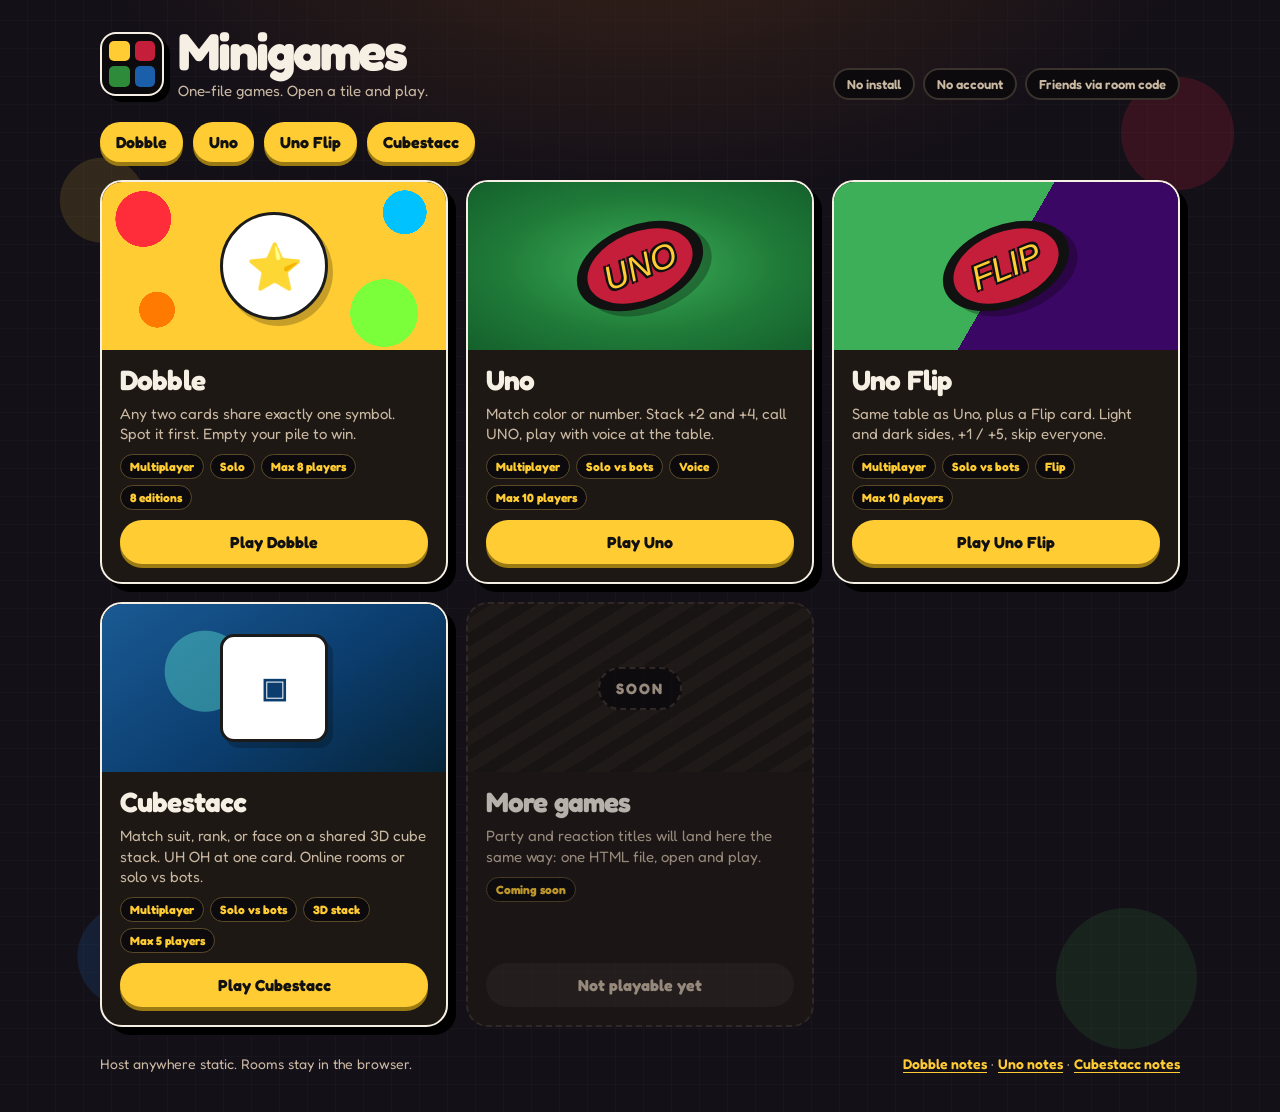
==== index.html @ 2e980b0d "fixed online" ====
<!DOCTYPE html>
<html lang="en" class="booting" style="--boot-bg:#141018;--boot-accent:#ffcc33;--boot-ink:#c9b8a2;--boot-title:'Waking up…'">
<head>
  <meta charset="UTF-8" />
  <meta name="viewport" content="width=device-width, initial-scale=1, viewport-fit=cover" />
  <meta name="theme-color" content="#141018" />
  <meta name="description" content="Minigames — one-file browser games. Open and play. No install, no account." />
  <title>Minigames</title>
  <link rel="stylesheet" href="shared/boot.css" />
  <link rel="icon" href="data:image/svg+xml,<svg xmlns='http://www.w3.org/2000/svg' viewBox='0 0 100 100'><rect width='100' height='100' rx='22' fill='%23141018'/><rect x='12' y='12' width='34' height='34' rx='8' fill='%23ffcc33'/><rect x='54' y='12' width='34' height='34' rx='8' fill='%23c41e3a'/><rect x='12' y='54' width='34' height='34' rx='8' fill='%232e8b3a'/><rect x='54' y='54' width='34' height='34' rx='8' fill='%231b5eaa'/></svg>" />
  <link rel="preconnect" href="https://fonts.googleapis.com" />
  <link rel="preconnect" href="https://fonts.gstatic.com" crossorigin />
  <link href="https://fonts.googleapis.com/css2?family=Fredoka:wght@400;600;700&display=swap" rel="stylesheet" />
  <style>
    :root {
      --ink: #f6efe4;
      --muted: #c9b8a2;
      --felt: #141018;
      --tile: #1e1814;
      --line: #3a322c;
      --gold: #ffcc33;
      --red: #c41e3a;
      --green: #2e8b3a;
      --blue: #1b5eaa;
      --safe: env(safe-area-inset-top, 0px);
      --safe-b: env(safe-area-inset-bottom, 0px);
    }

    * { box-sizing: border-box; margin: 0; padding: 0; }

    html, body { min-height: 100%; }

    body {
      font-family: Fredoka, "Trebuchet MS", "Segoe UI", sans-serif;
      color: var(--ink);
      min-height: 100dvh;
      background:
        radial-gradient(ellipse 80% 50% at 50% -10%, #3a2418 0%, transparent 55%),
        radial-gradient(circle at 8% 18%, #ffcc3322 0 42px, transparent 43px),
        radial-gradient(circle at 92% 12%, #c41e3a33 0 56px, transparent 57px),
        radial-gradient(circle at 88% 88%, #2e8b3a28 0 70px, transparent 71px),
        radial-gradient(circle at 10% 86%, #1b5eaa33 0 50px, transparent 51px),
        repeating-linear-gradient(0deg, transparent 0 27px, #ffffff05 27px 28px),
        repeating-linear-gradient(90deg, transparent 0 27px, #ffffff05 27px 28px),
        var(--felt);
    }

    .wrap {
      width: min(1080px, calc(100% - 32px));
      margin: 0 auto;
      padding: calc(28px + var(--safe)) 0 calc(40px + var(--safe-b));
    }

    .preview-warn {
      background: #ffcc33;
      color: #111;
      font-weight: 700;
      padding: 12px 16px;
      border-radius: 12px;
      margin-bottom: 18px;
    }

    header {
      display: flex;
      flex-wrap: wrap;
      align-items: flex-end;
      justify-content: space-between;
      gap: 16px 24px;
      margin-bottom: 22px;
    }

    .brand {
      display: flex;
      align-items: center;
      gap: 14px;
    }

    .logo {
      width: 64px;
      height: 64px;
      display: grid;
      grid-template-columns: 1fr 1fr;
      gap: 5px;
      padding: 7px;
      border-radius: 16px;
      background: #0c0a0c;
      border: 2px solid #f6efe4;
      box-shadow: 6px 6px 0 #000;
      flex-shrink: 0;
    }
    .logo i { display: block; border-radius: 5px; }
    .logo i:nth-child(1) { background: var(--gold); }
    .logo i:nth-child(2) { background: var(--red); }
    .logo i:nth-child(3) { background: var(--green); }
    .logo i:nth-child(4) { background: var(--blue); }

    .brand h1 {
      font-size: clamp(32px, 7vw, 52px);
      letter-spacing: -0.04em;
      line-height: 0.9;
    }
    .brand p {
      margin-top: 6px;
      color: var(--muted);
      font-size: 15px;
    }

    .jump {
      display: flex;
      flex-wrap: wrap;
      gap: 10px;
      margin-bottom: 18px;
    }
    .jump a {
      color: #111;
      background: var(--gold);
      font-weight: 700;
      text-decoration: none;
      padding: 10px 16px;
      border-radius: 999px;
      box-shadow: 0 4px 0 #9a7a12;
    }
    .jump a:active { transform: translateY(2px); box-shadow: 0 2px 0 #9a7a12; }

    .meta { display: flex; flex-wrap: wrap; gap: 8px; }
    .chip {
      border: 2px solid var(--line);
      background: #0c0a0c;
      color: var(--muted);
      border-radius: 999px;
      padding: 6px 12px;
      font-size: 13px;
      font-weight: 600;
    }

    .grid {
      display: grid;
      grid-template-columns: repeat(auto-fill, minmax(280px, 1fr));
      gap: 18px;
    }

    a.tile,
    .tile {
      display: flex;
      flex-direction: column;
      color: inherit;
      text-decoration: none;
      background: var(--tile);
      border: 2px solid #f6efe4;
      border-radius: 22px;
      overflow: hidden;
      box-shadow: 8px 8px 0 #000;
    }
    a.tile { cursor: pointer; }
    a.tile:hover,
    a.tile:focus-visible {
      transform: translateY(-4px);
      box-shadow: 12px 12px 0 #000;
      outline: 3px solid var(--gold);
      outline-offset: 3px;
    }
    a.tile:active {
      transform: translateY(2px);
      box-shadow: 4px 4px 0 #000;
    }
    .tile.soon {
      border-style: dashed;
      border-color: var(--line);
      box-shadow: none;
      opacity: 0.72;
    }

    .art {
      height: 168px;
      display: grid;
      place-items: center;
      pointer-events: none;
    }
    .art.dobble {
      background:
        radial-gradient(circle 28px at 12% 22%, #ff2d3a 99%, transparent 100%),
        radial-gradient(circle 22px at 88% 18%, #00c2ff 99%, transparent 100%),
        radial-gradient(circle 34px at 82% 78%, #7bff3a 99%, transparent 100%),
        radial-gradient(circle 18px at 16% 76%, #ff7a00 99%, transparent 100%),
        #ffcc33;
    }
    .art.uno {
      background: radial-gradient(ellipse at center, #3caf58 0%, #1f7a38 58%, #14602c 100%);
    }
    .art.unoflip {
      background: linear-gradient(120deg, #3caf58 0 50%, #3b0764 50%);
    }
    .art.cubestacc {
      background:
        radial-gradient(circle at 30% 40%, #5eead466 0 40px, transparent 41px),
        linear-gradient(145deg, #1a5a94 0%, #0b3d6e 55%, #062438 100%);
    }
    .art.soon {
      background: repeating-linear-gradient(-32deg, #1a1612 0 12px, #241e18 12px 24px);
    }

    .disc {
      width: 108px;
      height: 108px;
      border-radius: 50%;
      background: #fff;
      border: 3px solid #1b1b1b;
      display: grid;
      place-items: center;
      font-size: 46px;
      box-shadow: 5px 6px 0 rgba(0, 0, 0, .22);
    }

    .uno-oval {
      width: 132px;
      height: 82px;
      border-radius: 50%;
      background: #111;
      transform: rotate(-22deg);
      display: grid;
      place-items: center;
      box-shadow: 6px 8px 0 rgba(0, 0, 0, .28);
      position: relative;
    }
    .uno-oval::after {
      content: "";
      position: absolute;
      inset: 8%;
      background: var(--red);
      border-radius: 50%;
    }
    .uno-oval span {
      position: relative;
      z-index: 1;
      font-family: Impact, "Arial Black", sans-serif;
      font-style: italic;
      font-size: 34px;
      color: var(--gold);
      text-shadow: -2px -2px 0 #111, 2px -2px 0 #111, -2px 2px 0 #111, 2px 2px 0 #111;
    }

    .soon-mark {
      font-size: 15px;
      font-weight: 700;
      letter-spacing: 0.12em;
      text-transform: uppercase;
      color: var(--muted);
      border: 2px dashed var(--line);
      border-radius: 999px;
      padding: 10px 16px;
      background: #0c0a0c;
    }

    .body {
      padding: 16px 18px 18px;
      display: flex;
      flex-direction: column;
      gap: 10px;
      flex: 1;
    }
    .body h2 {
      font-size: 28px;
      letter-spacing: -0.03em;
      line-height: 1;
    }
    .body p {
      color: var(--muted);
      font-size: 15px;
      line-height: 1.35;
    }

    .tags { display: flex; flex-wrap: wrap; gap: 6px; }
    .tag {
      font-size: 12px;
      font-weight: 700;
      padding: 4px 9px;
      border-radius: 999px;
      background: #0c0a0c;
      color: var(--gold);
      border: 1px solid #5a4a28;
    }

    .play {
      margin-top: auto;
      display: inline-flex;
      align-items: center;
      justify-content: center;
      width: 100%;
      border-radius: 999px;
      padding: 12px 16px;
      font-size: 16px;
      font-weight: 700;
      color: #111;
      background: var(--gold);
      box-shadow: 0 4px 0 #9a7a12;
    }
    .tile.soon .play {
      background: #2a2420;
      color: var(--muted);
      box-shadow: none;
    }

    footer {
      margin-top: 28px;
      color: var(--muted);
      font-size: 14px;
      display: flex;
      flex-wrap: wrap;
      gap: 8px 18px;
      justify-content: space-between;
    }
    footer a {
      color: var(--gold);
      font-weight: 600;
      text-underline-offset: 3px;
    }

    .warmup {
      display: none;
      position: fixed;
      inset: 0;
      z-index: 5000;
      align-items: center;
      justify-content: center;
      padding: 24px;
      background: rgba(10, 8, 8, .78);
    }
    .warmup.show { display: flex; }
    .warmup-card {
      width: min(360px, 100%);
      background: #1e1814;
      color: var(--ink);
      border: 2px solid #f6efe4;
      border-radius: 20px;
      padding: 26px 22px;
      text-align: center;
      box-shadow: 8px 8px 0 #000;
    }
    .warmup-spin {
      width: 42px;
      height: 42px;
      margin: 0 auto 14px;
      border: 4px solid #3a322c;
      border-top-color: var(--gold);
      border-radius: 50%;
      animation: warmup-spin .8s linear infinite;
    }
    @keyframes warmup-spin { to { transform: rotate(360deg); } }
    .warmup-card b { display: block; font-size: 18px; margin-bottom: 8px; }
    .warmup-card p { color: var(--muted); font-size: 14px; line-height: 1.4; }

    @media (max-width: 560px) {
      .wrap { width: min(100% - 24px, 1080px); }
      .art { height: 148px; }
      .logo { width: 56px; height: 56px; }
    }
  </style>
</head>
<body>
  <div id="warmup" class="warmup" aria-live="polite">
    <div class="warmup-card">
      <div class="warmup-spin" aria-hidden="true"></div>
      <b id="warmup-title">Opening the game…</b>
      <p id="warmup-text">The site may be asleep. Wait here — don’t tap again.</p>
    </div>
  </div>
  <div class="wrap">
    <header>
      <div class="brand">
        <div class="logo" aria-hidden="true"><i></i><i></i><i></i><i></i></div>
        <div>
          <h1>Minigames</h1>
          <p>One-file games. Open a tile and play.</p>
        </div>
      </div>
      <div class="meta">
        <span class="chip">No install</span>
        <span class="chip">No account</span>
        <span class="chip">Friends via room code</span>
      </div>
    </header>

    <nav class="jump">
      <a href="Dobble.html">Dobble</a>
      <a href="Uno.html">Uno</a>
      <a href="unoflip.html">Uno Flip</a>
      <a href="Cubestacc.html">Cubestacc</a>
    </nav>

    <main class="grid">
      <a class="tile" href="Dobble.html">
        <div class="art dobble" aria-hidden="true">
          <div class="disc">⭐</div>
        </div>
        <div class="body">
          <h2>Dobble</h2>
          <p>Any two cards share exactly one symbol. Spot it first. Empty your pile to win.</p>
          <div class="tags">
            <span class="tag">Multiplayer</span>
            <span class="tag">Solo</span>
            <span class="tag">Max 8 players</span>
            <span class="tag">8 editions</span>
          </div>
          <span class="play">Play Dobble</span>
        </div>
      </a>

      <a class="tile" href="Uno.html">
        <div class="art uno" aria-hidden="true">
          <div class="uno-oval"><span>UNO</span></div>
        </div>
        <div class="body">
          <h2>Uno</h2>
          <p>Match color or number. Stack +2 and +4, call UNO, play with voice at the table.</p>
          <div class="tags">
            <span class="tag">Multiplayer</span>
            <span class="tag">Solo vs bots</span>
            <span class="tag">Voice</span>
            <span class="tag">Max 10 players</span>
          </div>
          <span class="play">Play Uno</span>
        </div>
      </a>

      <a class="tile" href="unoflip.html">
        <div class="art unoflip" aria-hidden="true">
          <div class="uno-oval"><span>FLIP</span></div>
        </div>
        <div class="body">
          <h2>Uno Flip</h2>
          <p>Same table as Uno, plus a Flip card. Light and dark sides, +1 / +5, skip everyone.</p>
          <div class="tags">
            <span class="tag">Multiplayer</span>
            <span class="tag">Solo vs bots</span>
            <span class="tag">Flip</span>
            <span class="tag">Max 10 players</span>
          </div>
          <span class="play">Play Uno Flip</span>
        </div>
      </a>

      <a class="tile" href="Cubestacc.html">
        <div class="art cubestacc" aria-hidden="true">
          <div class="disc" style="border-radius:14px;font-size:28px;font-weight:800;color:#0b3d6e">▣</div>
        </div>
        <div class="body">
          <h2>Cubestacc</h2>
          <p>Match suit, rank, or face on a shared 3D cube stack. UH OH at one card. Online rooms or solo vs bots.</p>
          <div class="tags">
            <span class="tag">Multiplayer</span>
            <span class="tag">Solo vs bots</span>
            <span class="tag">3D stack</span>
            <span class="tag">Max 5 players</span>
          </div>
          <span class="play">Play Cubestacc</span>
        </div>
      </a>

      <div class="tile soon">
        <div class="art soon" aria-hidden="true">
          <span class="soon-mark">Soon</span>
        </div>
        <div class="body">
          <h2>More games</h2>
          <p>Party and reaction titles will land here the same way: one HTML file, open and play.</p>
          <div class="tags">
            <span class="tag">Coming soon</span>
          </div>
          <span class="play">Not playable yet</span>
        </div>
      </div>
    </main>

    <footer>
      <span>Host anywhere static. Rooms stay in the browser.</span>
      <span>
        <a href="Dobble.md">Dobble notes</a>
        ·
        <a href="Uno.md">Uno notes</a>
        ·
        <a href="Cubestacc.md">Cubestacc notes</a>
      </span>
    </footer>
  </div>
  <script>
    (function () {
      document.documentElement.classList.remove("booting");
      var proto = location.protocol;
      if (proto === "blob:" || proto.indexOf("vscode") === 0) {
        var bar = document.createElement("div");
        bar.className = "preview-warn";
        bar.textContent = "This editor preview cannot open the other game files. Open index.html in Safari or Chrome instead.";
        var wrap = document.querySelector(".wrap");
        wrap.insertBefore(bar, wrap.firstChild);
      }

      var opening = false;
      var warmup = document.getElementById("warmup");
      var title = document.getElementById("warmup-title");
      function openGame(href, name) {
        if (opening) return;
        opening = true;
        title.textContent = "Opening " + name + "…";
        warmup.classList.add("show");
        window.location.href = href;
      }
      document.querySelectorAll("a[href$='.html']").forEach(function (a) {
        a.addEventListener("click", function (e) {
          if (e.metaKey || e.ctrlKey || e.shiftKey || e.altKey || a.target === "_blank") return;
          e.preventDefault();
          var href = a.getAttribute("href") || "";
          var name = /Cubestacc/i.test(href) ? "Cubestacc" : /unoflip/i.test(href) ? "Uno Flip" : /Uno/i.test(href) ? "Uno" : /Dobble/i.test(href) ? "Dobble" : "the game";
          openGame(href, name);
        });
      });
      window.addEventListener("pageshow", function () {
        opening = false;
        warmup.classList.remove("show");
      });
    })();
  </script>
</body>
</html>
---- shared/boot.css ----
/* First-paint splash while Netlify / PeerJS / a large game file wakes up.
   Set on <html class="booting">:
   --boot-bg --boot-accent --boot-ink --boot-title
*/
html.booting { background: var(--boot-bg, #141018); }
html.booting::before {
  content: var(--boot-title, "Waking up…");
  position: fixed;
  inset: 0;
  z-index: 99999;
  display: grid;
  place-items: center;
  align-content: center;
  background: var(--boot-bg, #141018);
  color: var(--boot-accent, #ffcc33);
  font-family: Fredoka, "Trebuchet MS", "Segoe UI", sans-serif;
  font-weight: 800;
  font-size: 22px;
  animation: mg-boot-pulse 1.2s ease-in-out infinite;
}
html.booting::after {
  content: var(--boot-sub, "The site may be asleep. Wait here — don’t tap or refresh.");
  position: fixed;
  left: 50%;
  top: 56%;
  transform: translate(-50%, 0);
  z-index: 100000;
  width: min(300px, 82vw);
  text-align: center;
  color: var(--boot-ink, #fff);
  font-family: Fredoka, "Trebuchet MS", "Segoe UI", sans-serif;
  font-size: 14px;
  line-height: 1.4;
  opacity: .9;
}
@keyframes mg-boot-pulse { 50% { opacity: .6; } }
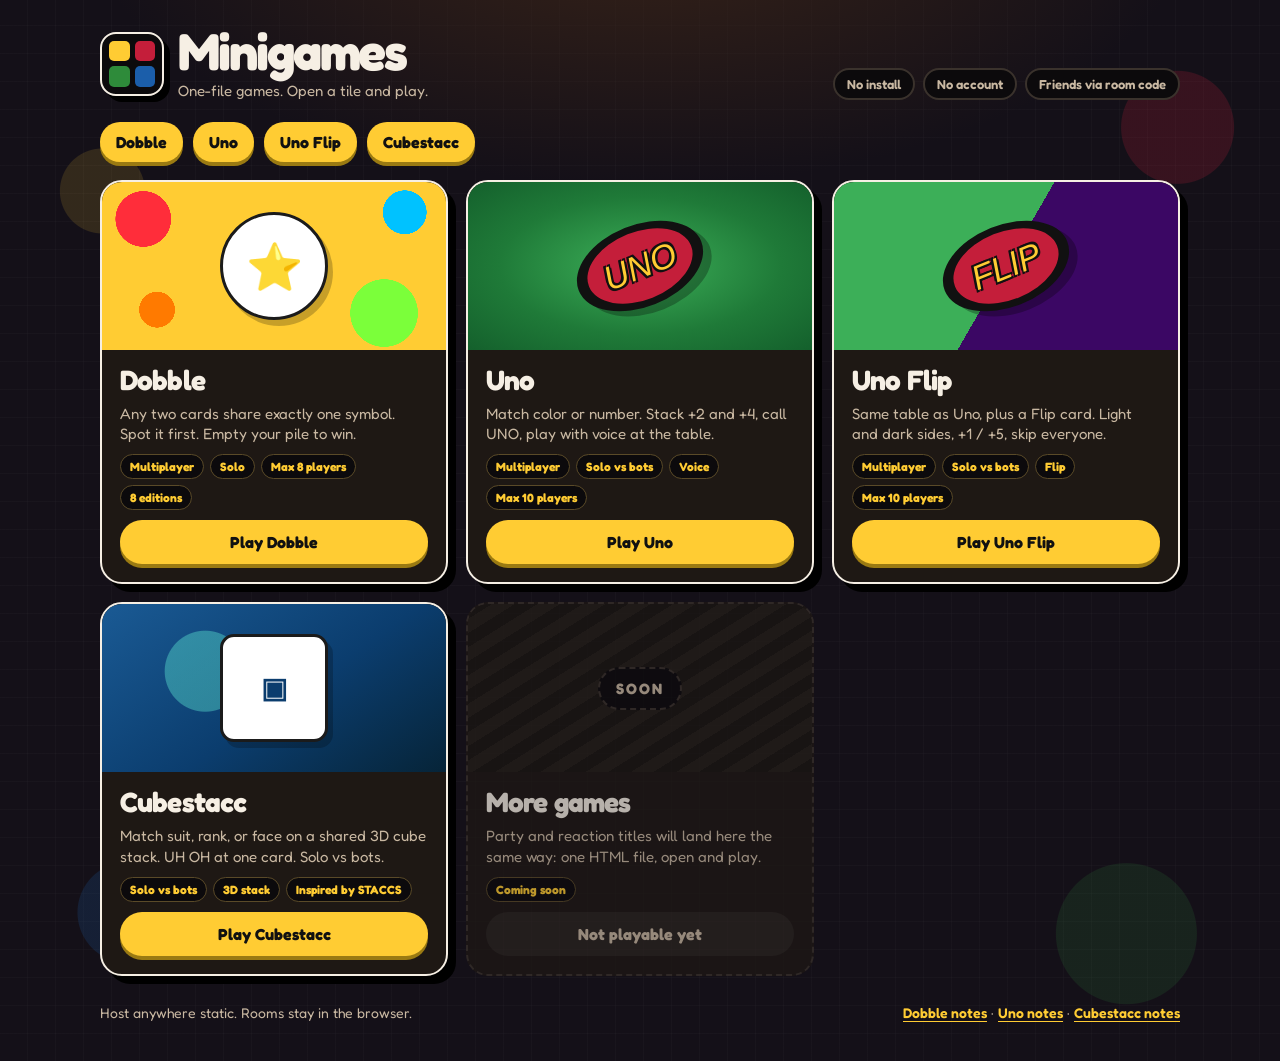
==== commit 0c0959fc: "Revert "fixed online" This reverts commit 2e980b0d71b406cd92ad824ee8f047c26bec5496." ====
--- a/index.html
+++ b/index.html
@@ -445,12 +445,11 @@
         </div>
         <div class="body">
           <h2>Cubestacc</h2>
-          <p>Match suit, rank, or face on a shared 3D cube stack. UH OH at one card. Online rooms or solo vs bots.</p>
+          <p>Match suit, rank, or face on a shared 3D cube stack. UH OH at one card. Solo vs bots.</p>
           <div class="tags">
-            <span class="tag">Multiplayer</span>
             <span class="tag">Solo vs bots</span>
             <span class="tag">3D stack</span>
-            <span class="tag">Max 5 players</span>
+            <span class="tag">Inspired by STACCS</span>
           </div>
           <span class="play">Play Cubestacc</span>
         </div>
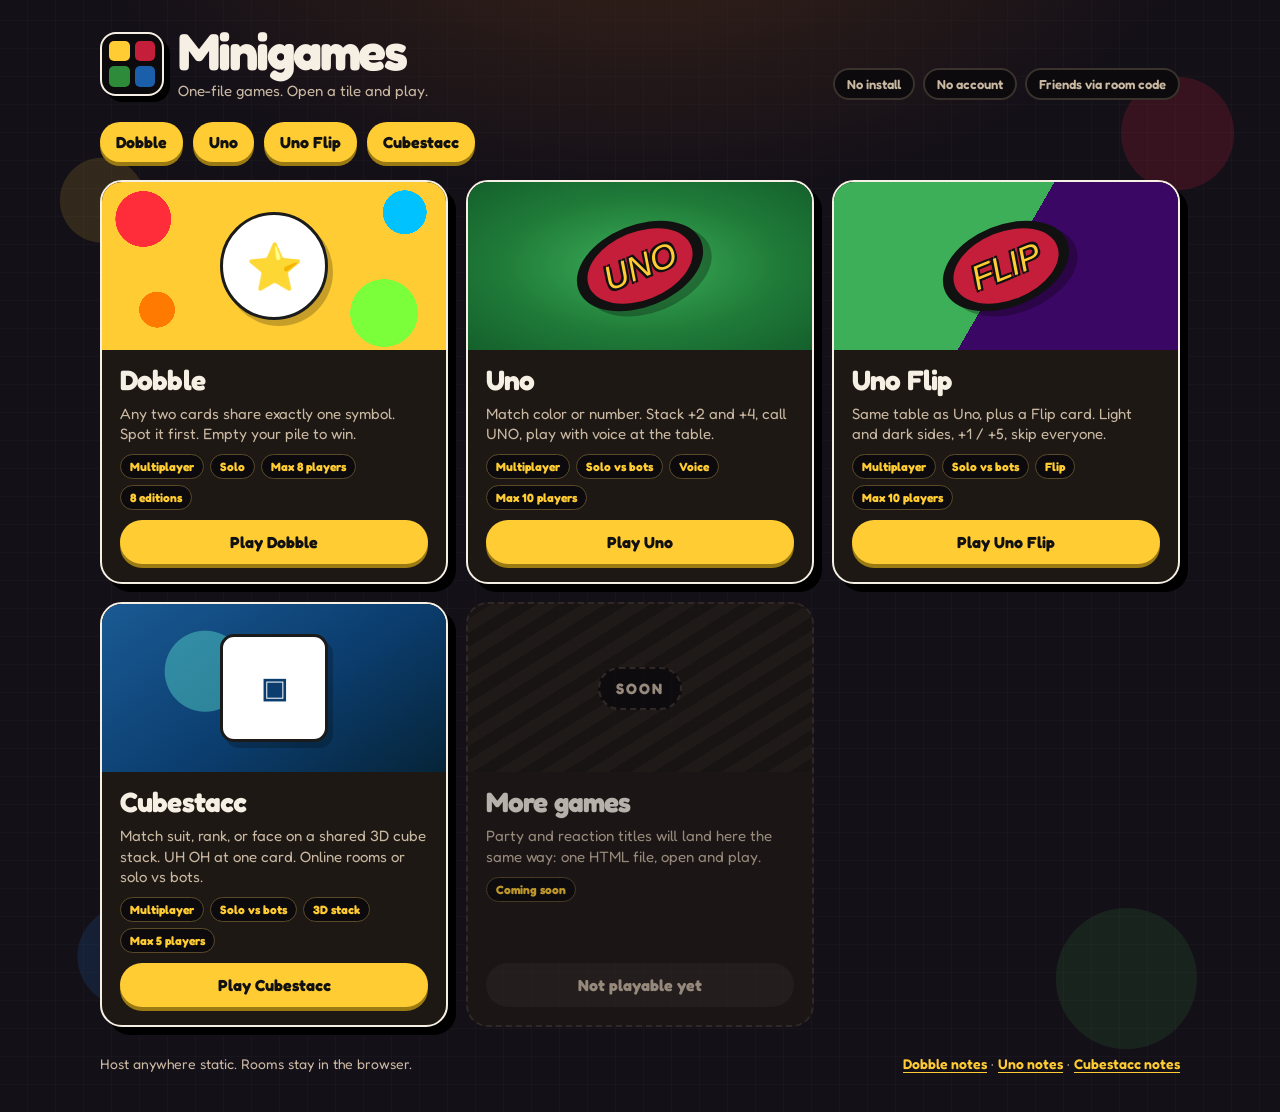
==== commit 3a57b044: "Reapply "fixed online" This reverts commit 0c0959fc490a9ec599d8650f2153ecc66ed517f6." ====
--- a/index.html
+++ b/index.html
@@ -445,11 +445,12 @@
         </div>
         <div class="body">
           <h2>Cubestacc</h2>
-          <p>Match suit, rank, or face on a shared 3D cube stack. UH OH at one card. Solo vs bots.</p>
+          <p>Match suit, rank, or face on a shared 3D cube stack. UH OH at one card. Online rooms or solo vs bots.</p>
           <div class="tags">
+            <span class="tag">Multiplayer</span>
             <span class="tag">Solo vs bots</span>
             <span class="tag">3D stack</span>
-            <span class="tag">Inspired by STACCS</span>
+            <span class="tag">Max 5 players</span>
           </div>
           <span class="play">Play Cubestacc</span>
         </div>
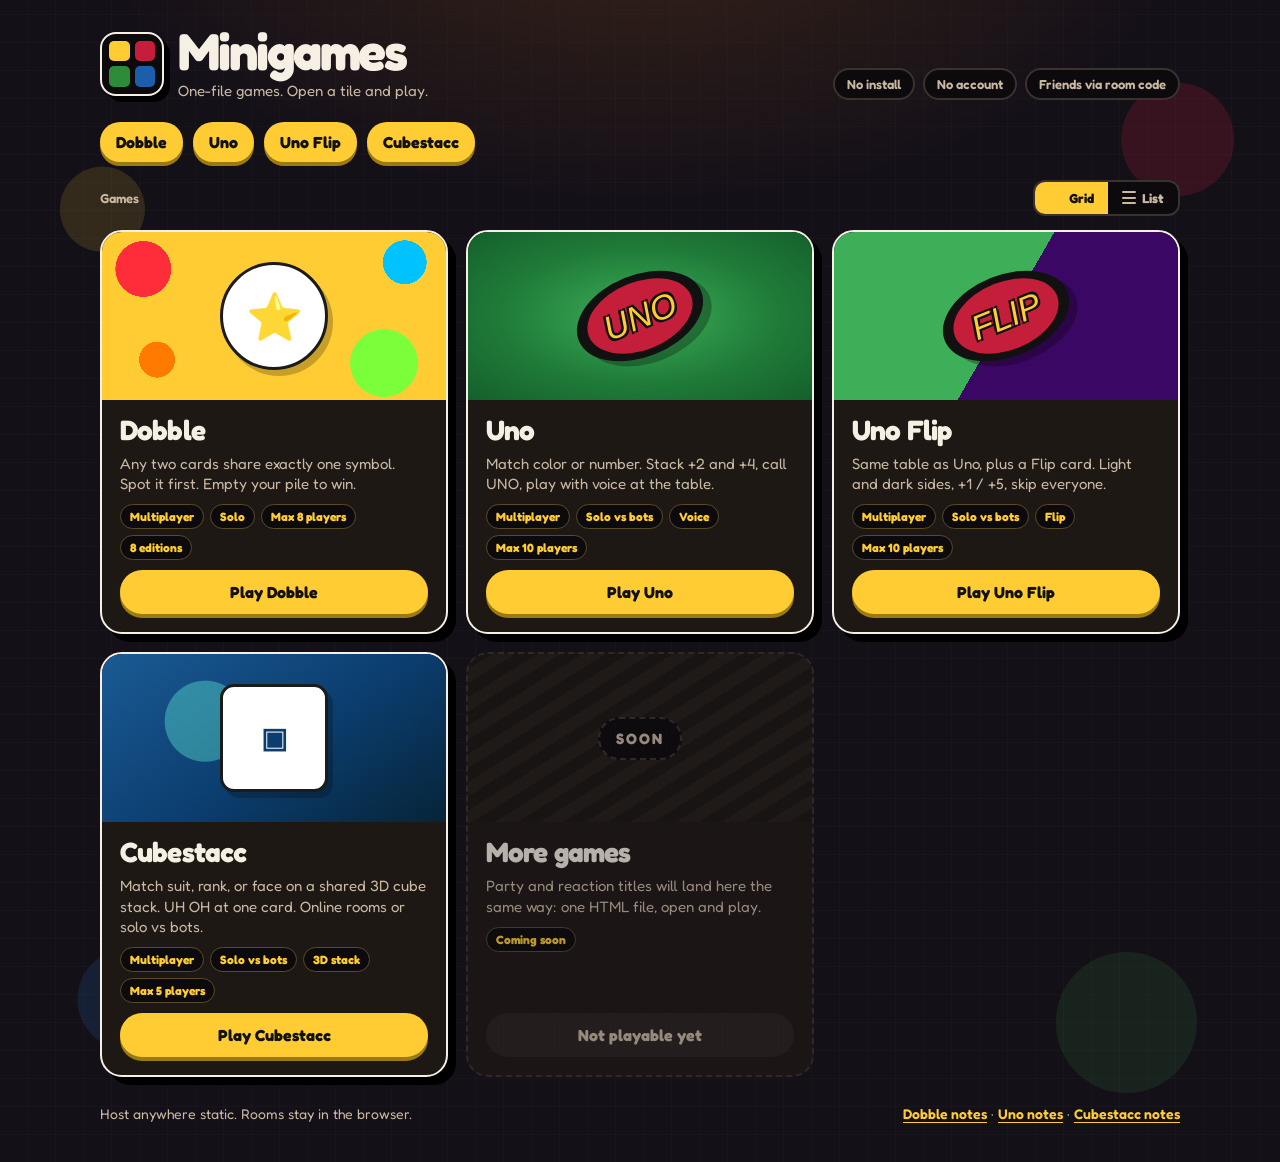
==== commit a2420e82: "fixed ui" ====
--- a/index.html
+++ b/index.html
@@ -133,10 +133,150 @@
       font-weight: 600;
     }
 
+    .toolbar {
+      display: flex;
+      flex-wrap: wrap;
+      align-items: center;
+      justify-content: space-between;
+      gap: 10px;
+      margin-bottom: 14px;
+    }
+    .toolbar .label {
+      color: var(--muted);
+      font-size: 13px;
+      font-weight: 600;
+    }
+    .view-toggle {
+      display: inline-flex;
+      border: 2px solid var(--line);
+      border-radius: 12px;
+      overflow: hidden;
+      background: #0c0a0c;
+    }
+    .view-toggle button {
+      border: 0;
+      background: transparent;
+      color: var(--muted);
+      font: inherit;
+      font-weight: 700;
+      font-size: 13px;
+      padding: 8px 14px;
+      cursor: pointer;
+      display: inline-flex;
+      align-items: center;
+      gap: 6px;
+    }
+    .view-toggle button[aria-pressed="true"] {
+      background: var(--gold);
+      color: #111;
+    }
+    .view-toggle button:focus-visible {
+      outline: 2px solid var(--gold);
+      outline-offset: 2px;
+    }
+    .view-ico {
+      width: 14px;
+      height: 14px;
+      display: inline-grid;
+      gap: 2px;
+    }
+    .view-ico.grid {
+      grid-template-columns: 1fr 1fr;
+    }
+    .view-ico.grid i {
+      display: block;
+      background: currentColor;
+      border-radius: 1px;
+    }
+    .view-ico.list {
+      grid-template-rows: repeat(3, 1fr);
+      align-content: stretch;
+    }
+    .view-ico.list i {
+      display: block;
+      height: 2px;
+      background: currentColor;
+      border-radius: 1px;
+      align-self: center;
+    }
+
     .grid {
       display: grid;
       grid-template-columns: repeat(auto-fill, minmax(280px, 1fr));
       gap: 18px;
+    }
+
+    /* List view — compact rows */
+    .grid.list-view {
+      grid-template-columns: 1fr;
+      gap: 12px;
+    }
+    .grid.list-view a.tile,
+    .grid.list-view .tile {
+      flex-direction: row;
+      align-items: stretch;
+      min-height: 0;
+      border-radius: 16px;
+      box-shadow: 5px 5px 0 #000;
+    }
+    .grid.list-view a.tile:hover,
+    .grid.list-view a.tile:focus-visible {
+      transform: translateY(-2px);
+      box-shadow: 7px 7px 0 #000;
+    }
+    .grid.list-view .art {
+      width: 112px;
+      min-width: 112px;
+      height: auto;
+      align-self: stretch;
+    }
+    .grid.list-view .disc {
+      width: 64px;
+      height: 64px;
+      font-size: 28px;
+      box-shadow: 3px 3px 0 rgba(0, 0, 0, .2);
+    }
+    .grid.list-view .uno-oval {
+      width: 78px;
+      height: 48px;
+      box-shadow: 3px 4px 0 rgba(0, 0, 0, .22);
+    }
+    .grid.list-view .uno-oval span { font-size: 18px; }
+    .grid.list-view .soon-mark {
+      font-size: 11px;
+      padding: 6px 10px;
+      letter-spacing: 0.08em;
+    }
+    .grid.list-view .body {
+      padding: 12px 14px;
+      gap: 6px;
+      min-width: 0;
+      justify-content: center;
+    }
+    .grid.list-view .body h2 { font-size: 22px; }
+    .grid.list-view .body p {
+      font-size: 13px;
+      display: -webkit-box;
+      -webkit-line-clamp: 2;
+      -webkit-box-orient: vertical;
+      overflow: hidden;
+    }
+    .grid.list-view .tags { gap: 4px; }
+    .grid.list-view .tag { font-size: 11px; padding: 3px 7px; }
+    .grid.list-view .play {
+      margin-top: 4px;
+      width: auto;
+      align-self: flex-start;
+      padding: 8px 14px;
+      font-size: 13px;
+      box-shadow: 0 3px 0 #9a7a12;
+    }
+    @media (max-width: 520px) {
+      .grid.list-view .art {
+        width: 88px;
+        min-width: 88px;
+      }
+      .grid.list-view .body p { -webkit-line-clamp: 2; }
     }
 
     a.tile,
@@ -387,7 +527,21 @@
       <a href="Cubestacc.html">Cubestacc</a>
     </nav>
 
-    <main class="grid">
+    <div class="toolbar">
+      <span class="label">Games</span>
+      <div class="view-toggle" role="group" aria-label="Catalog layout">
+        <button type="button" id="view-grid" aria-pressed="true" title="Grid view">
+          <span class="view-ico grid" aria-hidden="true"><i></i><i></i><i></i><i></i></span>
+          Grid
+        </button>
+        <button type="button" id="view-list" aria-pressed="false" title="List view">
+          <span class="view-ico list" aria-hidden="true"><i></i><i></i><i></i></span>
+          List
+        </button>
+      </div>
+    </div>
+
+    <main class="grid" id="game-catalog">
       <a class="tile" href="Dobble.html">
         <div class="art dobble" aria-hidden="true">
           <div class="disc">⭐</div>
@@ -493,6 +647,24 @@
         var wrap = document.querySelector(".wrap");
         wrap.insertBefore(bar, wrap.firstChild);
       }
+
+      var VIEW_KEY = "minigames-hub-view";
+      var catalog = document.getElementById("game-catalog");
+      var btnGrid = document.getElementById("view-grid");
+      var btnList = document.getElementById("view-list");
+      function setView(mode) {
+        var list = mode === "list";
+        catalog.classList.toggle("list-view", list);
+        btnGrid.setAttribute("aria-pressed", list ? "false" : "true");
+        btnList.setAttribute("aria-pressed", list ? "true" : "false");
+        try { localStorage.setItem(VIEW_KEY, list ? "list" : "grid"); } catch (e) {}
+      }
+      btnGrid.addEventListener("click", function () { setView("grid"); });
+      btnList.addEventListener("click", function () { setView("list"); });
+      try {
+        var saved = localStorage.getItem(VIEW_KEY);
+        if (saved === "list" || saved === "grid") setView(saved);
+      } catch (e) {}
 
       var opening = false;
       var warmup = document.getElementById("warmup");
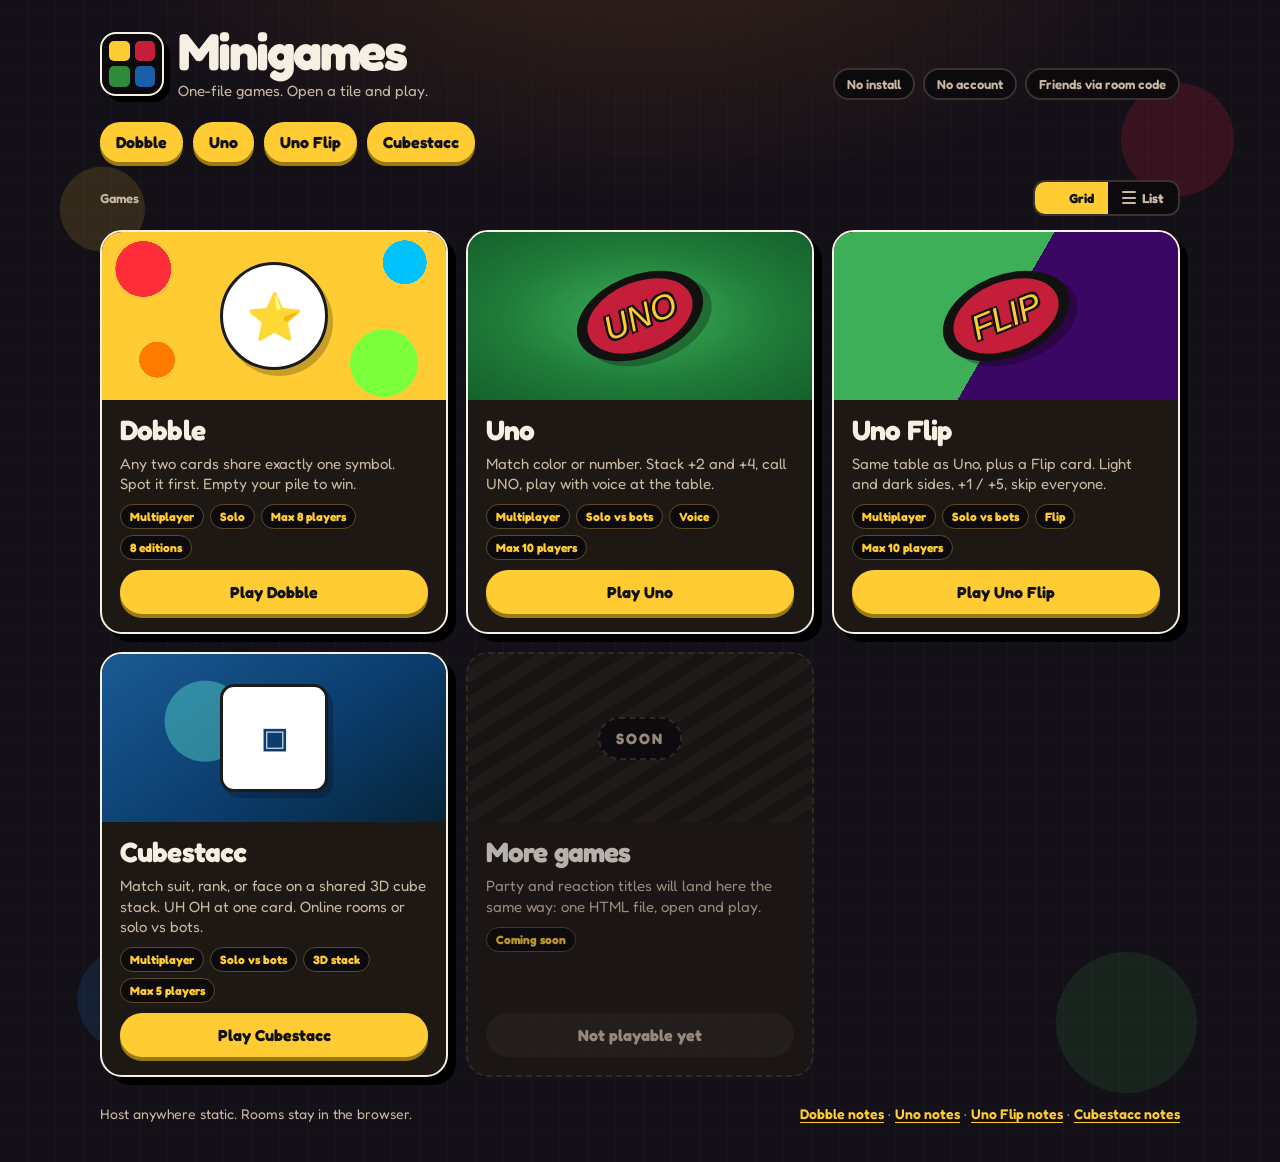
==== commit 8cba9318: "opti" ====
--- a/index.html
+++ b/index.html
@@ -628,11 +628,13 @@
     <footer>
       <span>Host anywhere static. Rooms stay in the browser.</span>
       <span>
-        <a href="Dobble.md">Dobble notes</a>
+        <a href="docs/Dobble.md">Dobble notes</a>
         ·
-        <a href="Uno.md">Uno notes</a>
+        <a href="docs/Uno.md">Uno notes</a>
         ·
-        <a href="Cubestacc.md">Cubestacc notes</a>
+        <a href="docs/UnoFlip.md">Uno Flip notes</a>
+        ·
+        <a href="docs/Cubestacc.md">Cubestacc notes</a>
       </span>
     </footer>
   </div>
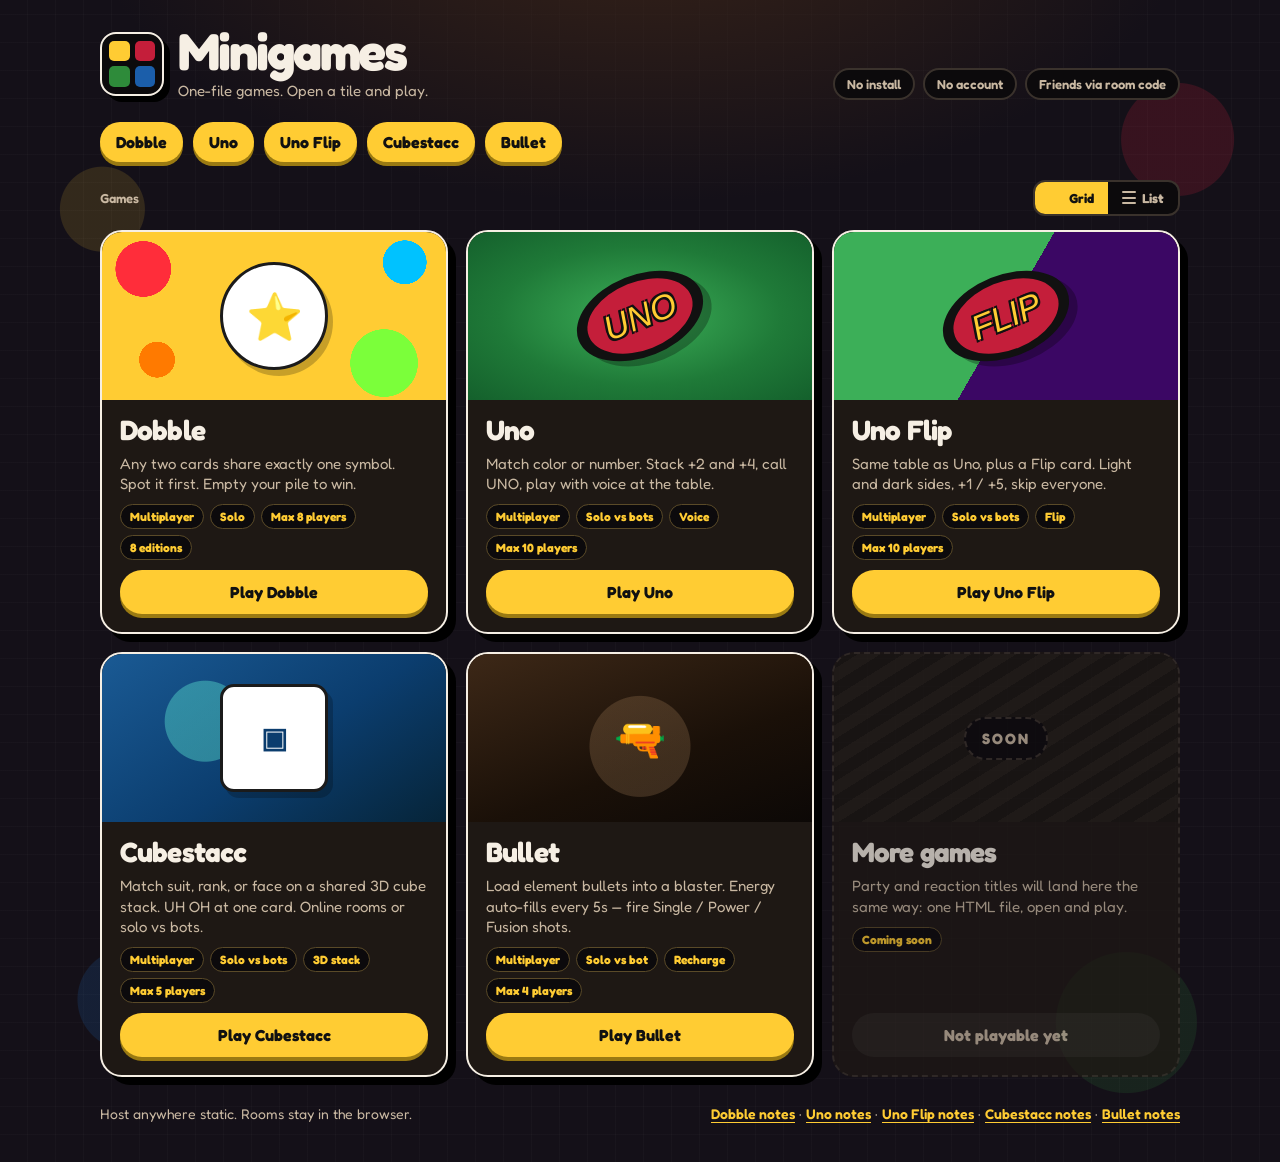
==== commit 9364e2ea: "fixed gun ui" ====
--- a/index.html
+++ b/index.html
@@ -335,6 +335,11 @@
         radial-gradient(circle at 30% 40%, #5eead466 0 40px, transparent 41px),
         linear-gradient(145deg, #1a5a94 0%, #0b3d6e 55%, #062438 100%);
     }
+    .art.bullet {
+      background:
+        radial-gradient(circle at 50% 55%, #d4a57433 0 50px, transparent 51px),
+        linear-gradient(160deg, #3d2817 0%, #1a1008 60%, #0c0806 100%);
+    }
     .art.soon {
       background: repeating-linear-gradient(-32deg, #1a1612 0 12px, #241e18 12px 24px);
     }
@@ -525,6 +530,7 @@
       <a href="Uno.html">Uno</a>
       <a href="unoflip.html">Uno Flip</a>
       <a href="Cubestacc.html">Cubestacc</a>
+      <a href="Bullet.html">Bullet</a>
     </nav>
 
     <div class="toolbar">
@@ -610,6 +616,23 @@
         </div>
       </a>
 
+      <a class="tile" href="Bullet.html">
+        <div class="art bullet" aria-hidden="true">
+          <div class="disc" style="font-size:42px;background:transparent;border:none;box-shadow:none">🔫</div>
+        </div>
+        <div class="body">
+          <h2>Bullet</h2>
+          <p>Load element bullets into a blaster. Energy auto-fills every 5s — fire Single / Power / Fusion shots.</p>
+          <div class="tags">
+            <span class="tag">Multiplayer</span>
+            <span class="tag">Solo vs bot</span>
+            <span class="tag">Recharge</span>
+            <span class="tag">Max 4 players</span>
+          </div>
+          <span class="play">Play Bullet</span>
+        </div>
+      </a>
+
       <div class="tile soon">
         <div class="art soon" aria-hidden="true">
           <span class="soon-mark">Soon</span>
@@ -635,6 +658,8 @@
         <a href="docs/UnoFlip.md">Uno Flip notes</a>
         ·
         <a href="docs/Cubestacc.md">Cubestacc notes</a>
+        ·
+        <a href="docs/Bullet.md">Bullet notes</a>
       </span>
     </footer>
   </div>
@@ -683,7 +708,7 @@
           if (e.metaKey || e.ctrlKey || e.shiftKey || e.altKey || a.target === "_blank") return;
           e.preventDefault();
           var href = a.getAttribute("href") || "";
-          var name = /Cubestacc/i.test(href) ? "Cubestacc" : /unoflip/i.test(href) ? "Uno Flip" : /Uno/i.test(href) ? "Uno" : /Dobble/i.test(href) ? "Dobble" : "the game";
+          var name = /Cubestacc/i.test(href) ? "Cubestacc" : /Bullet/i.test(href) ? "Bullet" : /unoflip/i.test(href) ? "Uno Flip" : /Uno/i.test(href) ? "Uno" : /Dobble/i.test(href) ? "Dobble" : "the game";
           openGame(href, name);
         });
       });
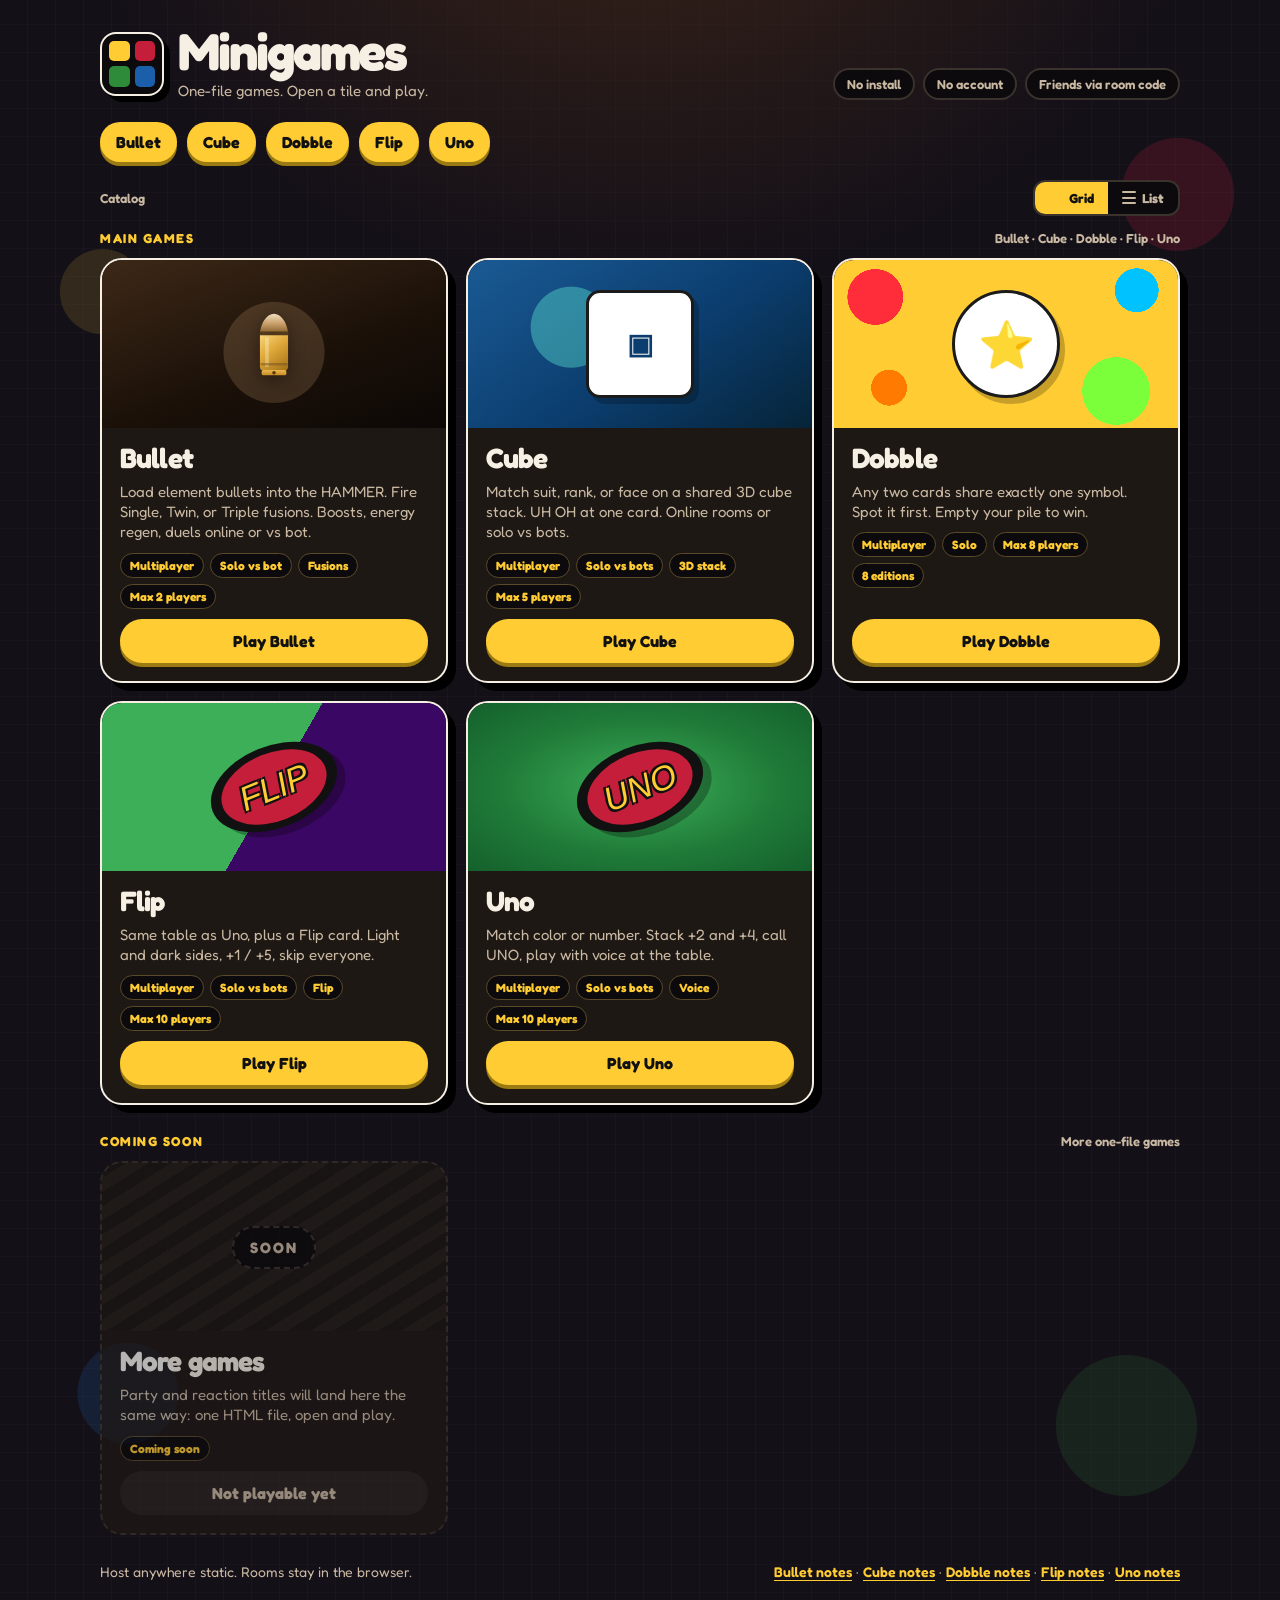
==== commit 7b6356f7: "updated the md" ====
--- a/index.html
+++ b/index.html
@@ -122,6 +122,31 @@
     }
     .jump a:active { transform: translateY(2px); box-shadow: 0 2px 0 #9a7a12; }
 
+    .catalog-section {
+      margin-bottom: 28px;
+    }
+    .catalog-section:last-of-type { margin-bottom: 0; }
+    .section-head {
+      display: flex;
+      flex-wrap: wrap;
+      align-items: baseline;
+      justify-content: space-between;
+      gap: 8px 16px;
+      margin-bottom: 12px;
+    }
+    .section-head h2 {
+      font-size: 13px;
+      font-weight: 800;
+      letter-spacing: 0.12em;
+      text-transform: uppercase;
+      color: var(--gold);
+    }
+    .section-head p {
+      color: var(--muted);
+      font-size: 13px;
+      font-weight: 600;
+    }
+
     .meta { display: flex; flex-wrap: wrap; gap: 8px; }
     .chip {
       border: 2px solid var(--line);
@@ -525,16 +550,16 @@
       </div>
     </header>
 
-    <nav class="jump">
+    <nav class="jump" aria-label="Quick links">
+      <a href="Bullet.html">Bullet</a>
+      <a href="Cubestacc.html">Cube</a>
       <a href="Dobble.html">Dobble</a>
+      <a href="unoflip.html">Flip</a>
       <a href="Uno.html">Uno</a>
-      <a href="unoflip.html">Uno Flip</a>
-      <a href="Cubestacc.html">Cubestacc</a>
-      <a href="Bullet.html">Bullet</a>
     </nav>
 
     <div class="toolbar">
-      <span class="label">Games</span>
+      <span class="label">Catalog</span>
       <div class="view-toggle" role="group" aria-label="Catalog layout">
         <button type="button" id="view-grid" aria-pressed="true" title="Grid view">
           <span class="view-ico grid" aria-hidden="true"><i></i><i></i><i></i><i></i></span>
@@ -547,119 +572,135 @@
       </div>
     </div>
 
-    <main class="grid" id="game-catalog">
-      <a class="tile" href="Dobble.html">
-        <div class="art dobble" aria-hidden="true">
-          <div class="disc">⭐</div>
-        </div>
-        <div class="body">
-          <h2>Dobble</h2>
-          <p>Any two cards share exactly one symbol. Spot it first. Empty your pile to win.</p>
-          <div class="tags">
-            <span class="tag">Multiplayer</span>
-            <span class="tag">Solo</span>
-            <span class="tag">Max 8 players</span>
-            <span class="tag">8 editions</span>
-          </div>
-          <span class="play">Play Dobble</span>
-        </div>
-      </a>
-
-      <a class="tile" href="Uno.html">
-        <div class="art uno" aria-hidden="true">
-          <div class="uno-oval"><span>UNO</span></div>
-        </div>
-        <div class="body">
-          <h2>Uno</h2>
-          <p>Match color or number. Stack +2 and +4, call UNO, play with voice at the table.</p>
-          <div class="tags">
-            <span class="tag">Multiplayer</span>
-            <span class="tag">Solo vs bots</span>
-            <span class="tag">Voice</span>
-            <span class="tag">Max 10 players</span>
-          </div>
-          <span class="play">Play Uno</span>
-        </div>
-      </a>
-
-      <a class="tile" href="unoflip.html">
-        <div class="art unoflip" aria-hidden="true">
-          <div class="uno-oval"><span>FLIP</span></div>
-        </div>
-        <div class="body">
-          <h2>Uno Flip</h2>
-          <p>Same table as Uno, plus a Flip card. Light and dark sides, +1 / +5, skip everyone.</p>
-          <div class="tags">
-            <span class="tag">Multiplayer</span>
-            <span class="tag">Solo vs bots</span>
-            <span class="tag">Flip</span>
-            <span class="tag">Max 10 players</span>
-          </div>
-          <span class="play">Play Uno Flip</span>
-        </div>
-      </a>
-
-      <a class="tile" href="Cubestacc.html">
-        <div class="art cubestacc" aria-hidden="true">
-          <div class="disc" style="border-radius:14px;font-size:28px;font-weight:800;color:#0b3d6e">▣</div>
-        </div>
-        <div class="body">
-          <h2>Cubestacc</h2>
-          <p>Match suit, rank, or face on a shared 3D cube stack. UH OH at one card. Online rooms or solo vs bots.</p>
-          <div class="tags">
-            <span class="tag">Multiplayer</span>
-            <span class="tag">Solo vs bots</span>
-            <span class="tag">3D stack</span>
-            <span class="tag">Max 5 players</span>
-          </div>
-          <span class="play">Play Cubestacc</span>
-        </div>
-      </a>
-
-      <a class="tile" href="Bullet.html">
-        <div class="art bullet" aria-hidden="true">
-          <div class="disc" style="font-size:42px;background:transparent;border:none;box-shadow:none">🔫</div>
-        </div>
-        <div class="body">
-          <h2>Bullet</h2>
-          <p>Load element bullets into a blaster. Energy auto-fills every 5s — fire Single / Power / Fusion shots.</p>
-          <div class="tags">
-            <span class="tag">Multiplayer</span>
-            <span class="tag">Solo vs bot</span>
-            <span class="tag">Recharge</span>
-            <span class="tag">Max 4 players</span>
-          </div>
-          <span class="play">Play Bullet</span>
-        </div>
-      </a>
-
-      <div class="tile soon">
-        <div class="art soon" aria-hidden="true">
-          <span class="soon-mark">Soon</span>
-        </div>
-        <div class="body">
-          <h2>More games</h2>
-          <p>Party and reaction titles will land here the same way: one HTML file, open and play.</p>
-          <div class="tags">
-            <span class="tag">Coming soon</span>
-          </div>
-          <span class="play">Not playable yet</span>
+    <section class="catalog-section" aria-labelledby="main-games-title">
+      <div class="section-head">
+        <h2 id="main-games-title">Main games</h2>
+        <p>Bullet · Cube · Dobble · Flip · Uno</p>
+      </div>
+      <main class="grid" id="game-catalog">
+        <a class="tile" href="Bullet.html">
+          <div class="art bullet" aria-hidden="true">
+            <div class="disc" style="background:transparent;border:none;box-shadow:none;padding:0">
+              <img src="assets/icons/bullet.svg" alt="" width="72" height="72" draggable="false" style="display:block;filter:drop-shadow(0 4px 8px rgba(0,0,0,.45))" />
+            </div>
+          </div>
+          <div class="body">
+            <h2>Bullet</h2>
+            <p>Load element bullets into the HAMMER. Fire Single, Twin, or Triple fusions. Boosts, energy regen, duels online or vs bot.</p>
+            <div class="tags">
+              <span class="tag">Multiplayer</span>
+              <span class="tag">Solo vs bot</span>
+              <span class="tag">Fusions</span>
+              <span class="tag">Max 2 players</span>
+            </div>
+            <span class="play">Play Bullet</span>
+          </div>
+        </a>
+
+        <a class="tile" href="Cubestacc.html">
+          <div class="art cubestacc" aria-hidden="true">
+            <div class="disc" style="border-radius:14px;font-size:28px;font-weight:800;color:#0b3d6e">▣</div>
+          </div>
+          <div class="body">
+            <h2>Cube</h2>
+            <p>Match suit, rank, or face on a shared 3D cube stack. UH OH at one card. Online rooms or solo vs bots.</p>
+            <div class="tags">
+              <span class="tag">Multiplayer</span>
+              <span class="tag">Solo vs bots</span>
+              <span class="tag">3D stack</span>
+              <span class="tag">Max 5 players</span>
+            </div>
+            <span class="play">Play Cube</span>
+          </div>
+        </a>
+
+        <a class="tile" href="Dobble.html">
+          <div class="art dobble" aria-hidden="true">
+            <div class="disc">⭐</div>
+          </div>
+          <div class="body">
+            <h2>Dobble</h2>
+            <p>Any two cards share exactly one symbol. Spot it first. Empty your pile to win.</p>
+            <div class="tags">
+              <span class="tag">Multiplayer</span>
+              <span class="tag">Solo</span>
+              <span class="tag">Max 8 players</span>
+              <span class="tag">8 editions</span>
+            </div>
+            <span class="play">Play Dobble</span>
+          </div>
+        </a>
+
+        <a class="tile" href="unoflip.html">
+          <div class="art unoflip" aria-hidden="true">
+            <div class="uno-oval"><span>FLIP</span></div>
+          </div>
+          <div class="body">
+            <h2>Flip</h2>
+            <p>Same table as Uno, plus a Flip card. Light and dark sides, +1 / +5, skip everyone.</p>
+            <div class="tags">
+              <span class="tag">Multiplayer</span>
+              <span class="tag">Solo vs bots</span>
+              <span class="tag">Flip</span>
+              <span class="tag">Max 10 players</span>
+            </div>
+            <span class="play">Play Flip</span>
+          </div>
+        </a>
+
+        <a class="tile" href="Uno.html">
+          <div class="art uno" aria-hidden="true">
+            <div class="uno-oval"><span>UNO</span></div>
+          </div>
+          <div class="body">
+            <h2>Uno</h2>
+            <p>Match color or number. Stack +2 and +4, call UNO, play with voice at the table.</p>
+            <div class="tags">
+              <span class="tag">Multiplayer</span>
+              <span class="tag">Solo vs bots</span>
+              <span class="tag">Voice</span>
+              <span class="tag">Max 10 players</span>
+            </div>
+            <span class="play">Play Uno</span>
+          </div>
+        </a>
+      </main>
+    </section>
+
+    <section class="catalog-section" aria-labelledby="soon-games-title">
+      <div class="section-head">
+        <h2 id="soon-games-title">Coming soon</h2>
+        <p>More one-file games</p>
+      </div>
+      <div class="grid" id="soon-catalog">
+        <div class="tile soon">
+          <div class="art soon" aria-hidden="true">
+            <span class="soon-mark">Soon</span>
+          </div>
+          <div class="body">
+            <h2>More games</h2>
+            <p>Party and reaction titles will land here the same way: one HTML file, open and play.</p>
+            <div class="tags">
+              <span class="tag">Coming soon</span>
+            </div>
+            <span class="play">Not playable yet</span>
+          </div>
         </div>
       </div>
-    </main>
+    </section>
 
     <footer>
       <span>Host anywhere static. Rooms stay in the browser.</span>
       <span>
+        <a href="docs/Bullet.md">Bullet notes</a>
+        ·
+        <a href="docs/Cubestacc.md">Cube notes</a>
+        ·
         <a href="docs/Dobble.md">Dobble notes</a>
         ·
+        <a href="docs/UnoFlip.md">Flip notes</a>
+        ·
         <a href="docs/Uno.md">Uno notes</a>
-        ·
-        <a href="docs/UnoFlip.md">Uno Flip notes</a>
-        ·
-        <a href="docs/Cubestacc.md">Cubestacc notes</a>
-        ·
-        <a href="docs/Bullet.md">Bullet notes</a>
       </span>
     </footer>
   </div>
@@ -682,6 +723,8 @@
       function setView(mode) {
         var list = mode === "list";
         catalog.classList.toggle("list-view", list);
+        var soon = document.getElementById("soon-catalog");
+        if (soon) soon.classList.toggle("list-view", list);
         btnGrid.setAttribute("aria-pressed", list ? "false" : "true");
         btnList.setAttribute("aria-pressed", list ? "true" : "false");
         try { localStorage.setItem(VIEW_KEY, list ? "list" : "grid"); } catch (e) {}
@@ -708,7 +751,7 @@
           if (e.metaKey || e.ctrlKey || e.shiftKey || e.altKey || a.target === "_blank") return;
           e.preventDefault();
           var href = a.getAttribute("href") || "";
-          var name = /Cubestacc/i.test(href) ? "Cubestacc" : /Bullet/i.test(href) ? "Bullet" : /unoflip/i.test(href) ? "Uno Flip" : /Uno/i.test(href) ? "Uno" : /Dobble/i.test(href) ? "Dobble" : "the game";
+          var name = /Bullet/i.test(href) ? "Bullet" : /Cubestacc/i.test(href) ? "Cube" : /Dobble/i.test(href) ? "Dobble" : /unoflip/i.test(href) ? "Flip" : /Uno/i.test(href) ? "Uno" : "the game";
           openGame(href, name);
         });
       });
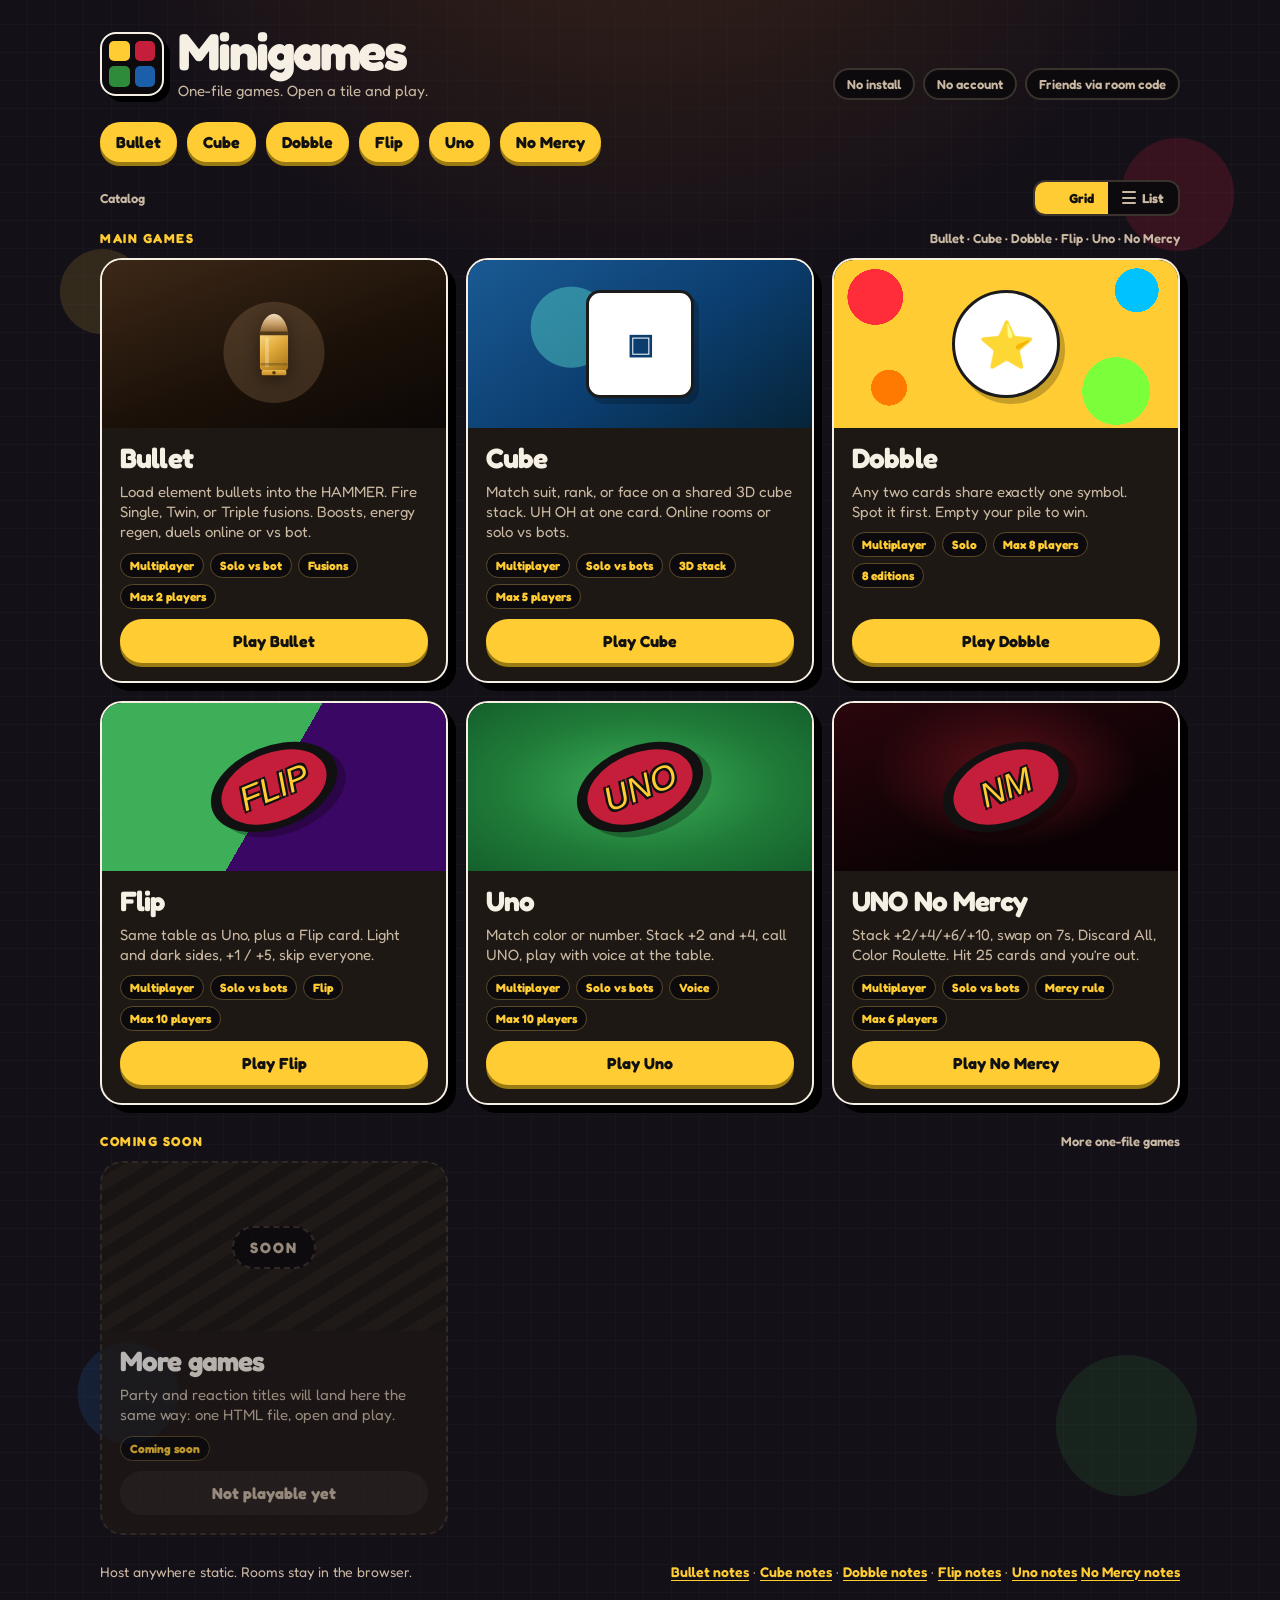
==== commit 442567f1: "no mercy" ====
--- a/index.html
+++ b/index.html
@@ -352,6 +352,11 @@
     .art.uno {
       background: radial-gradient(ellipse at center, #3caf58 0%, #1f7a38 58%, #14602c 100%);
     }
+    .art.unonomercy {
+      background:
+        radial-gradient(ellipse at 50% 40%, #5a1018 0%, transparent 55%),
+        linear-gradient(160deg, #2a060c 0%, #0a0204 70%);
+    }
     .art.unoflip {
       background: linear-gradient(120deg, #3caf58 0 50%, #3b0764 50%);
     }
@@ -556,6 +561,7 @@
       <a href="Dobble.html">Dobble</a>
       <a href="unoflip.html">Flip</a>
       <a href="Uno.html">Uno</a>
+      <a href="UnoNoMercy.html">No Mercy</a>
     </nav>
 
     <div class="toolbar">
@@ -575,7 +581,7 @@
     <section class="catalog-section" aria-labelledby="main-games-title">
       <div class="section-head">
         <h2 id="main-games-title">Main games</h2>
-        <p>Bullet · Cube · Dobble · Flip · Uno</p>
+        <p>Bullet · Cube · Dobble · Flip · Uno · No Mercy</p>
       </div>
       <main class="grid" id="game-catalog">
         <a class="tile" href="Bullet.html">
@@ -662,6 +668,23 @@
               <span class="tag">Max 10 players</span>
             </div>
             <span class="play">Play Uno</span>
+          </div>
+        </a>
+
+        <a class="tile" href="UnoNoMercy.html">
+          <div class="art unonomercy" aria-hidden="true">
+            <div class="uno-oval"><span>NM</span></div>
+          </div>
+          <div class="body">
+            <h2>UNO No Mercy</h2>
+            <p>Stack +2/+4/+6/+10, swap on 7s, Discard All, Color Roulette. Hit 25 cards and you’re out.</p>
+            <div class="tags">
+              <span class="tag">Multiplayer</span>
+              <span class="tag">Solo vs bots</span>
+              <span class="tag">Mercy rule</span>
+              <span class="tag">Max 6 players</span>
+            </div>
+            <span class="play">Play No Mercy</span>
           </div>
         </a>
       </main>
@@ -701,6 +724,7 @@
         <a href="docs/UnoFlip.md">Flip notes</a>
         ·
         <a href="docs/Uno.md">Uno notes</a>
+        <a href="docs/UnoNoMercy.md">No Mercy notes</a>
       </span>
     </footer>
   </div>
@@ -751,7 +775,7 @@
           if (e.metaKey || e.ctrlKey || e.shiftKey || e.altKey || a.target === "_blank") return;
           e.preventDefault();
           var href = a.getAttribute("href") || "";
-          var name = /Bullet/i.test(href) ? "Bullet" : /Cubestacc/i.test(href) ? "Cube" : /Dobble/i.test(href) ? "Dobble" : /unoflip/i.test(href) ? "Flip" : /Uno/i.test(href) ? "Uno" : "the game";
+          var name = /Bullet/i.test(href) ? "Bullet" : /Cubestacc/i.test(href) ? "Cube" : /Dobble/i.test(href) ? "Dobble" : /unoflip/i.test(href) ? "Flip" : /UnoNoMercy/i.test(href) ? "No Mercy" : /Uno/i.test(href) ? "Uno" : "the game";
           openGame(href, name);
         });
       });
